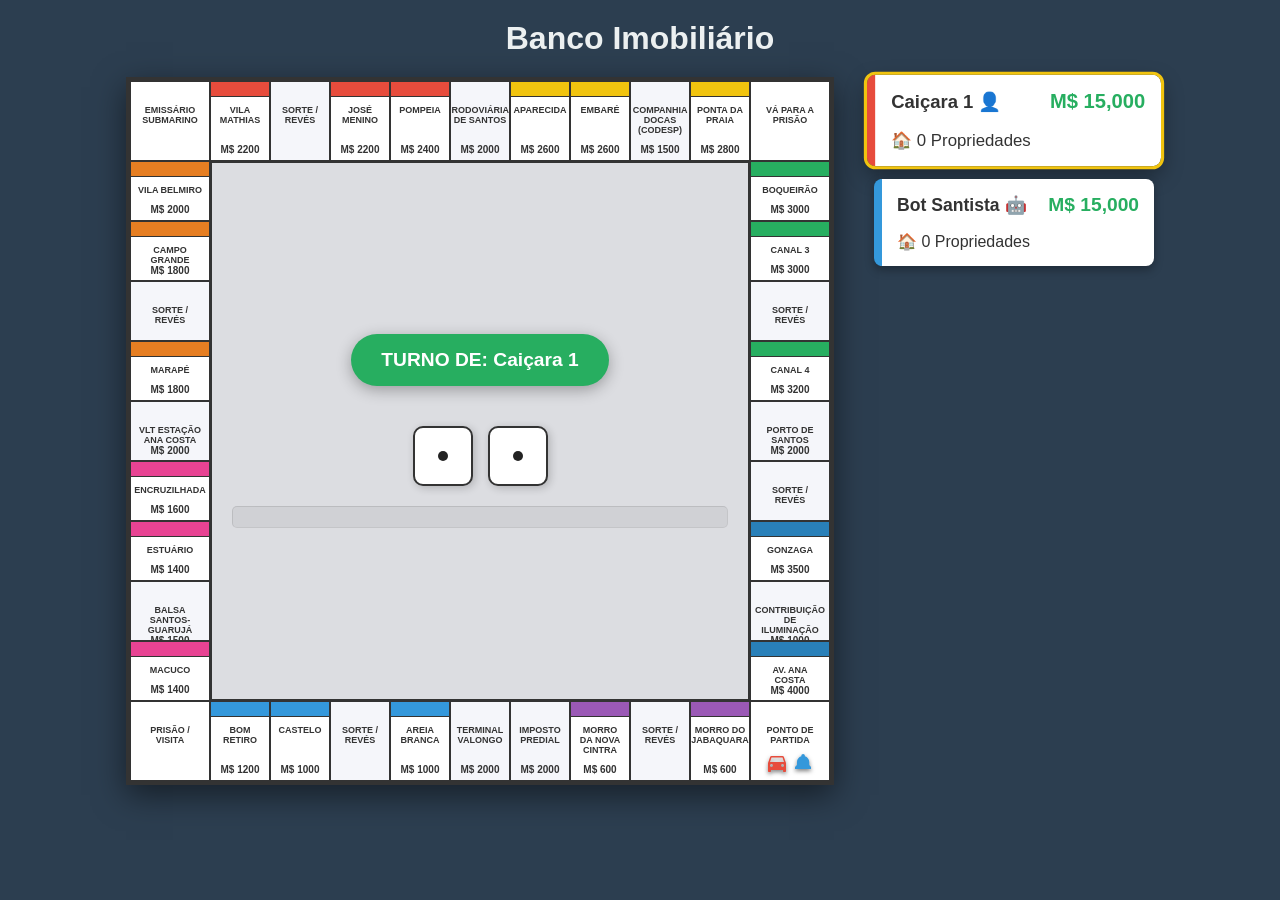
==== index.html @ bd9764fe "santos-imobiliario" ====
<!DOCTYPE html>
<html lang="pt-br">
<head>
    <meta charset="UTF-8">
    <meta name="viewport" content="width=device-width, initial-scale=1.0">
    <title>Banco Imobiliário Online</title>
    <link rel="stylesheet" href="style.css">
</head>
<body>
    <div id="game-container">
        <header>
            <h1>Banco Imobiliário</h1>
        </header>

        <main style="display: flex; gap: 40px; align-items: flex-start;">
            <div id="board" class="board">
                <!-- O tabuleiro será renderizado dinamicamente via JS -->
                <div class="board-center">
                    <button id="roll-button" class="action-button">ROLAR DADOS</button>
                    <div id="dice-area"></div>
                    <div id="card-display"></div>
                    <div id="game-log"></div>
                </div>
            </div>

            <aside id="player-panels">
                <!-- Painéis dos jogadores preenchidos via JS -->
            </aside>
        </main>

        <section id="ui-layer">
            <!-- Modais e notificações -->
        </section>
    </div>

    <script type="module" src="app.js"></script>
</body>
</html>
---- style.css ----
:root {
    --bg-color: #2c3e50;
    --text-color: #ecf0f1;
    --board-bg: #f5f6fa;
    --cell-border: #333;
    --board-width: 740px; /* 80*2 + 60*9 + borders? adjust if needed */
}

* {
    box-sizing: border-box;
    margin: 0;
    padding: 0;
}

body {
    font-family: 'Segoe UI', Tahoma, Geneva, Verdana, sans-serif;
    background-color: var(--bg-color);
    color: var(--text-color);
    display: flex;
    justify-content: center;
    padding: 20px;
}

#game-container {
    display: flex;
    flex-direction: column;
    align-items: center;
    gap: 20px;
}

.board {
    display: grid;
    /* 11 colunas: 80px nas pontas, 60px no meio */
    grid-template-columns: 80px repeat(9, 60px) 80px;
    /* 11 linhas: 80px nas pontas, 60px no meio */
    grid-template-rows: 80px repeat(9, 60px) 80px;
    background-color: var(--board-bg);
    border: 4px solid var(--cell-border);
    position: relative;
    box-shadow: 0 10px 30px rgba(0,0,0,0.5);
}

.board-center {
    grid-column: 2 / 11;
    grid-row: 2 / 11;
    display: flex;
    flex-direction: column;
    justify-content: center;
    align-items: center;
    padding: 20px;
    background-color: #dcdde1;
    border: 2px solid var(--cell-border);
}

/* Células base */
.cell {
    border: 1px solid var(--cell-border);
    display: flex;
    flex-direction: column;
    align-items: center;
    justify-content: space-between;
    padding: 5px;
    font-size: 10px;
    text-align: center;
    color: #333;
    overflow: hidden;
    position: relative;
}

/* Posicionamento automático via script será feito depois, 
   aqui definimos apenas estilos específicos */

.cell-property {
    background-color: #fff;
}

.cell-color-bar {
    width: 100%;
    height: 15px;
    border-bottom: 1px solid var(--cell-border);
    position: absolute;
    top: 0;
}

.cell-name {
    margin-top: 18px;
    font-weight: bold;
    text-transform: uppercase;
    font-size: 9px;
}

.cell-price {
    font-weight: bold;
    font-size: 10px;
}

/* Casas e Hotéis */
.houses-container {
    position: absolute;
    top: 2px;
    left: 0;
    width: 100%;
    display: flex;
    justify-content: center;
    gap: 2px;
    z-index: 5;
}

.house {
    width: 8px;
    height: 8px;
    background-color: #27ae60;
    border: 1px solid #1e8449;
    border-radius: 1px;
}

.hotel {
    width: 12px;
    height: 12px;
    background-color: #e74c3c;
    border: 1px solid #c0392b;
    border-radius: 1px;
}

/* Propriedade Hipotecada */
.cell.mortgaged {
    filter: grayscale(0.8);
    opacity: 0.8;
}

.mortgage-badge {
    position: absolute;
    top: 50%;
    left: 50%;
    transform: translate(-50%, -50%) rotate(-45deg);
    background: rgba(192, 57, 43, 0.9);
    color: white;
    font-weight: bold;
    padding: 2px 5px;
    font-size: 8px;
    border: 1px solid white;
    white-space: nowrap;
    z-index: 20;
    pointer-events: none;
}

/* Cantos */
.cell-start, .cell-jail, .cell-parking, .cell-go-jail {
    background-color: #fff;
    font-weight: bold;
}

/* Peças dos Jogadores */
.pieces-container {
    position: absolute;
    bottom: 5px;
    left: 0;
    width: 100%;
    display: flex;
    justify-content: center;
    flex-wrap: wrap;
    gap: 2px;
    pointer-events: none; /* Deixa cliques passarem para a célula */
    z-index: 10;
}

.player-piece {
    width: 24px;
    height: 24px;
    filter: drop-shadow(0 2px 2px rgba(0,0,0,0.5));
    transition: transform 0.3s ease-out;
}

.player-piece svg {
    display: block;
}

#player-panels {
    width: 280px;
    display: flex;
    flex-direction: column;
    gap: 15px;
}

.player-panel {
    background: #fff;
    padding: 15px;
    border-radius: 8px;
    box-shadow: 0 4px 10px rgba(0,0,0,0.3);
    color: #333;
    display: flex;
    flex-direction: column;
    gap: 8px;
    transition: transform 0.2s, box-shadow 0.2s;
    position: relative;
}

.player-panel.active {
    transform: scale(1.05);
    box-shadow: 0 8px 20px rgba(0,0,0,0.4);
    outline: 3px solid #f1c40f;
}

.player-panel.bankrupt {
    opacity: 0.6;
    filter: grayscale(1);
}

.player-info {
    display: flex;
    justify-content: space-between;
    align-items: center;
}

.player-name {
    font-weight: bold;
    font-size: 1.1em;
}

.player-money {
    color: #27ae60;
    font-weight: bold;
    font-size: 1.2em;
}

.status-tag {
    font-size: 10px;
    padding: 2px 6px;
    border-radius: 4px;
    text-transform: uppercase;
    font-weight: bold;
}

.status-tag.jail { background: #e67e22; color: white; }
.status-tag.bankrupt { background: #c0392b; color: white; }

/* Botão de Ação Central */
.action-button {
    background-color: #27ae60;
    color: white;
    border: none;
    padding: 15px 30px;
    border-radius: 50px;
    font-size: 1.2em;
    font-weight: bold;
    cursor: pointer;
    box-shadow: 0 4px 15px rgba(0,0,0,0.3);
    transition: transform 0.1s, background-color 0.2s;
    margin-bottom: 20px;
}

.action-button:hover {
    background-color: #2ecc71;
    transform: translateY(-2px);
}

.action-button:active {
    transform: translateY(1px);
}

.action-button:disabled {
    background-color: #95a5a6;
    cursor: not-allowed;
    transform: none;
}

/* Dados Visuais */
#dice-area {
    margin: 15px 0;
    height: 70px;
    display: flex;
    justify-content: center;
    align-items: center;
}

.dice-wrapper {
    display: flex;
    gap: 15px;
}

.dice-wrapper.rolling {
    animation: shake 0.1s infinite;
}

@keyframes shake {
    0% { transform: translate(1px, 1px) rotate(0deg); }
    50% { transform: translate(-1px, -1px) rotate(2deg); }
    100% { transform: translate(1px, 1px) rotate(0deg); }
}

.die {
    width: 60px;
    height: 60px;
    background: white;
    border-radius: 10px;
    border: 2px solid #333;
    display: grid;
    grid-template-columns: repeat(3, 1fr);
    grid-template-rows: repeat(3, 1fr);
    padding: 6px;
    gap: 4px;
    box-shadow: 2px 2px 8px rgba(0,0,0,0.2);
}

.dot {
    width: 10px;
    height: 10px;
    background: transparent;
    border-radius: 50%;
    margin: auto;
}

.dot.visible {
    background: #222;
}

/* Modais */
.modal-overlay {
    position: fixed;
    top: 0;
    left: 0;
    width: 100vw;
    height: 100vh;
    background: rgba(0,0,0,0.8);
    display: flex;
    justify-content: center;
    align-items: center;
    z-index: 1000;
}

.modal-content {
    background: white;
    padding: 30px;
    border-radius: 15px;
    max-width: 400px;
    text-align: center;
    color: #333;
    box-shadow: 0 10px 40px rgba(0,0,0,0.5);
    animation: modal-pop 0.3s cubic-bezier(0.18, 0.89, 0.32, 1.28);
}

@keyframes modal-pop {
    from { transform: scale(0.8); opacity: 0; }
    to { transform: scale(1); opacity: 1; }
}

.modal-content h3 {
    margin-bottom: 15px;
    font-size: 1.5em;
    color: var(--bg-color);
}

.modal-content p {
    font-size: 1.1em;
    margin-bottom: 25px;
    line-height: 1.5;
}

.modal-actions {
    display: flex;
    justify-content: center;
    gap: 20px;
}

.modal-btn {
    padding: 10px 30px;
    font-size: 1em;
    margin-bottom: 0;
}

.modal-btn.secondary {
    background-color: #7f8c8d;
}

.modal-btn.secondary:hover {
    background-color: #95a5a6;
}

/* Deed Modal (Título de Posse) */
.deed-modal {
    padding: 0;
    overflow: hidden;
    max-width: 320px;
}

.deed-card {
    border: 2px solid #333;
    margin: 15px;
    background: white;
    text-align: center;
}

.deed-header {
    padding: 10px;
    font-size: 10px;
    font-weight: bold;
    color: white;
    text-transform: uppercase;
    border-bottom: 2px solid #333;
    text-shadow: 1px 1px 1px rgba(0,0,0,0.5);
}

.deed-name {
    font-size: 1.4em;
    margin-top: 5px;
    background: white;
    color: #333;
    padding: 5px;
    border: 1px solid #333;
    text-shadow: none;
}

.deed-body {
    padding: 15px;
    font-size: 13px;
    color: #333;
    text-align: left;
}

.rent-row {
    display: flex;
    justify-content: space-between;
    margin-bottom: 4px;
}

.rent-row.hotel {
    font-weight: bold;
    color: #c0392b;
}

.deed-footer {
    font-size: 11px;
    text-align: center;
    margin-top: 10px;
    line-height: 1.4;
}

.deed-info {
    padding: 15px;
    background: #f5f6fa;
    border-top: 1px solid #ddd;
}

.cell {
    cursor: pointer;
    transition: background-color 0.2s;
}

.cell:hover {
    background-color: #f1f2f6;
}

/* Cartas Sorte ou Revés */
.card-modal {
    padding: 0;
    max-width: 320px;
}

.luck-card {
    margin: 15px;
    height: 200px;
    border-radius: 10px;
    padding: 20px;
    display: flex;
    flex-direction: column;
    justify-content: space-between;
    text-align: center;
    box-shadow: 0 4px 15px rgba(0,0,0,0.2);
    border: 3px solid white;
    outline: 2px solid #333;
}

.luck-card.luck {
    background: linear-gradient(135deg, #f1c40f, #e67e22);
    color: white;
}

.luck-card.bad-luck {
    background: linear-gradient(135deg, #e74c3c, #c0392b);
    color: white;
}

.card-title {
    font-size: 1.5em;
    font-weight: bold;
    text-shadow: 1px 1px 2px rgba(0,0,0,0.3);
}

.card-body p {
    font-size: 1.1em;
    margin-bottom: 10px;
    font-weight: 500;
}

.card-value {
    font-size: 1.4em;
    font-weight: bold;
    background: rgba(255,255,255,0.2);
    padding: 5px;
    border-radius: 5px;
}

.card-footer {
    font-size: 9px;
    letter-spacing: 2px;
    opacity: 0.8;
}

#game-log {
    width: 100%;
    max-height: 200px;
    overflow-y: auto;
    font-size: 12px;
    background: rgba(0,0,0,0.05);
    padding: 10px;
    border-radius: 5px;
    color: #2c3e50;
    border: 1px inset rgba(0,0,0,0.1);
}

.log-entry {
    margin-bottom: 4px;
    border-bottom: 1px solid rgba(0,0,0,0.05);
    padding-bottom: 2px;
}
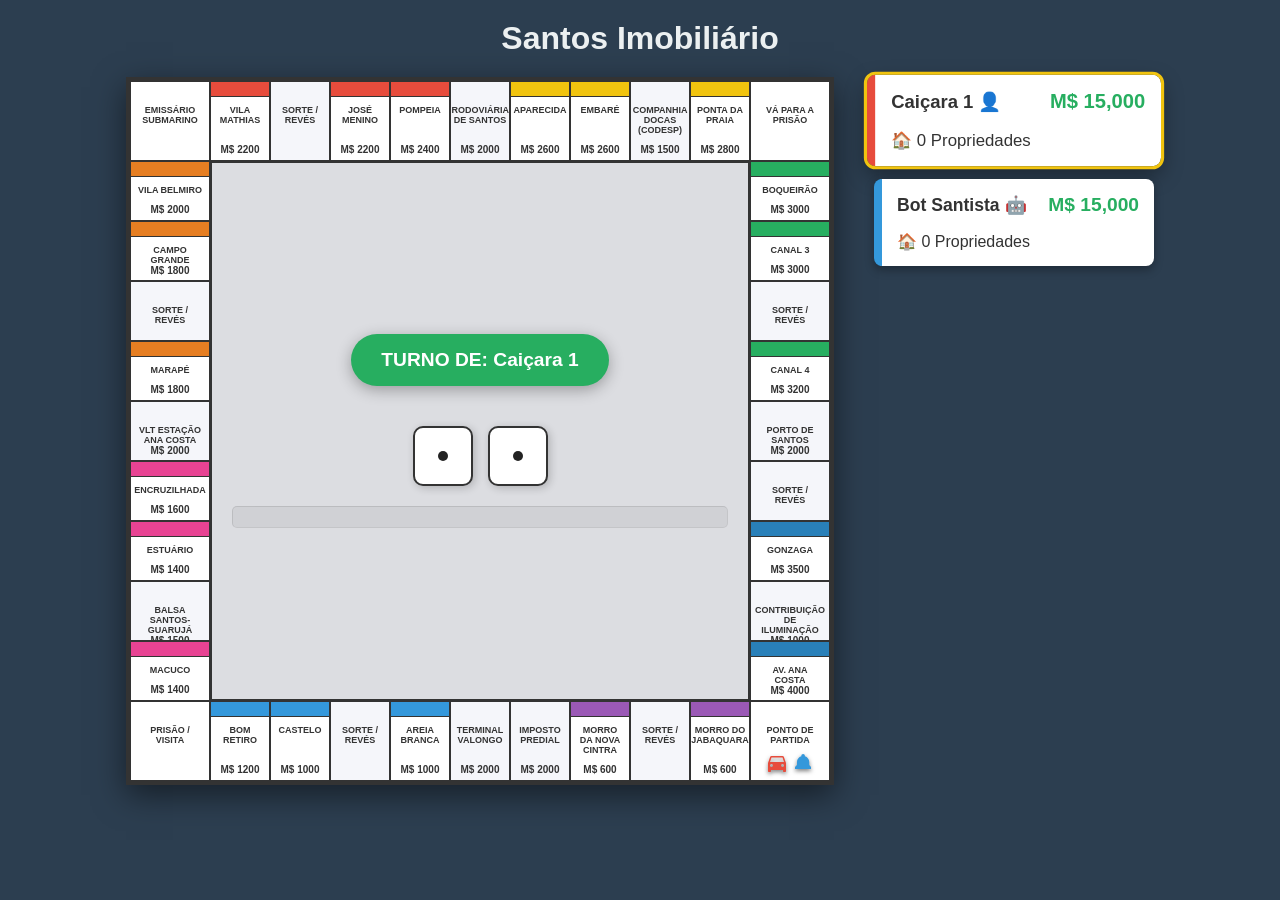
==== commit 1081bf8e: "melhorias" ====
--- a/index.html
+++ b/index.html
@@ -3,13 +3,13 @@
 <head>
     <meta charset="UTF-8">
     <meta name="viewport" content="width=device-width, initial-scale=1.0">
-    <title>Banco Imobiliário Online</title>
+    <title>Santos Imobiliário</title>
     <link rel="stylesheet" href="style.css">
 </head>
 <body>
     <div id="game-container">
         <header>
-            <h1>Banco Imobiliário</h1>
+            <h1>Santos Imobiliário</h1>
         </header>
 
         <main style="display: flex; gap: 40px; align-items: flex-start;">
--- a/style.css
+++ b/style.css
@@ -450,61 +450,110 @@
     background-color: #f1f2f6;
 }
 
-/* Cartas Sorte ou Revés */
-.card-modal {
+/* Animações de Cartas */
+.card-modal .modal-content {
+    background: transparent;
+    box-shadow: none;
     padding: 0;
-    max-width: 320px;
 }
 
 .luck-card {
     margin: 15px;
-    height: 200px;
-    border-radius: 10px;
-    padding: 20px;
+    height: 220px;
+    width: 300px;
+    border-radius: 15px;
+    padding: 25px;
     display: flex;
     flex-direction: column;
     justify-content: space-between;
     text-align: center;
-    box-shadow: 0 4px 15px rgba(0,0,0,0.2);
-    border: 3px solid white;
+    box-shadow: 0 10px 30px rgba(0,0,0,0.5);
+    border: 4px solid white;
     outline: 2px solid #333;
+    position: relative;
+    overflow: hidden;
+    backface-visibility: hidden;
+    animation: card-entrance 0.6s cubic-bezier(0.23, 1, 0.32, 1);
+}
+
+@keyframes card-entrance {
+    from { transform: scale(0) rotateY(180deg); opacity: 0; }
+    to { transform: scale(1) rotateY(0deg); opacity: 1; }
 }
 
 .luck-card.luck {
     background: linear-gradient(135deg, #f1c40f, #e67e22);
     color: white;
+    animation: card-entrance 0.6s ease-out, luck-glow 2s infinite alternate;
 }
 
 .luck-card.bad-luck {
-    background: linear-gradient(135deg, #e74c3c, #c0392b);
+    background: linear-gradient(135deg, #34495e, #2c3e50);
     color: white;
+    border-color: #e74c3c;
+    animation: card-entrance 0.6s ease-out, bad-luck-shake 0.5s ease-in-out infinite;
+}
+
+@keyframes luck-glow {
+    from { box-shadow: 0 0 20px rgba(241, 196, 15, 0.5); }
+    to { box-shadow: 0 0 40px rgba(241, 196, 15, 0.9), 0 0 60px rgba(230, 126, 34, 0.6); }
+}
+
+@keyframes bad-luck-shake {
+    0%, 100% { transform: translateX(0); }
+    25% { transform: translateX(-2px) rotate(-1deg); }
+    75% { transform: translateX(2px) rotate(1deg); }
 }
 
 .card-title {
-    font-size: 1.5em;
-    font-weight: bold;
-    text-shadow: 1px 1px 2px rgba(0,0,0,0.3);
+    font-size: 1.8em;
+    font-weight: 900;
+    text-transform: uppercase;
+    letter-spacing: 2px;
 }
 
 .card-body p {
-    font-size: 1.1em;
-    margin-bottom: 10px;
-    font-weight: 500;
-}
-
-.card-value {
-    font-size: 1.4em;
-    font-weight: bold;
-    background: rgba(255,255,255,0.2);
-    padding: 5px;
-    border-radius: 5px;
-}
-
-.card-footer {
-    font-size: 9px;
-    letter-spacing: 2px;
-    opacity: 0.8;
-}
+    font-size: 1.2em;
+    line-height: 1.4;
+    margin: 10px 0;
+    animation: text-fade-in 1s ease-out 0.5s both;
+}
+
+@keyframes text-fade-in {
+    from { opacity: 0; transform: translateY(10px); }
+    to { opacity: 1; transform: translateY(0); }
+}
+
+/* Partículas de Efeito */
+.particle {
+    position: absolute;
+    pointer-events: none;
+    z-index: -1;
+}
+
+.sparkle {
+    width: 10px; height: 10px;
+    background: white;
+    border-radius: 50%;
+    animation: sparkle-anim 1s infinite linear;
+}
+
+@keyframes sparkle-anim {
+    0% { transform: scale(0); opacity: 1; }
+    100% { transform: scale(2); opacity: 0; }
+}
+
+.rain-drop {
+    width: 2px; height: 15px;
+    background: rgba(255,255,255,0.3);
+    animation: rain-anim 0.5s infinite linear;
+}
+
+@keyframes rain-anim {
+    0% { transform: translateY(-20px); }
+    100% { transform: translateY(220px); }
+}
+
 
 #game-log {
     width: 100%;
@@ -524,3 +573,24 @@
     padding-bottom: 2px;
 }
 
+/* Animação de Dinheiro */
+.money-float {
+    position: fixed;
+    font-weight: bold;
+    font-size: 24px;
+    pointer-events: none;
+    z-index: 2000;
+    animation: money-float-up 1.5s ease-out forwards;
+    text-shadow: 2px 2px 4px rgba(0,0,0,0.5);
+}
+
+.money-float.gain { color: #2ecc71; }
+.money-float.loss { color: #e74c3c; }
+
+@keyframes money-float-up {
+    0% { transform: translateY(0); opacity: 0; }
+    20% { opacity: 1; }
+    100% { transform: translateY(-100px); opacity: 0; }
+}
+
+
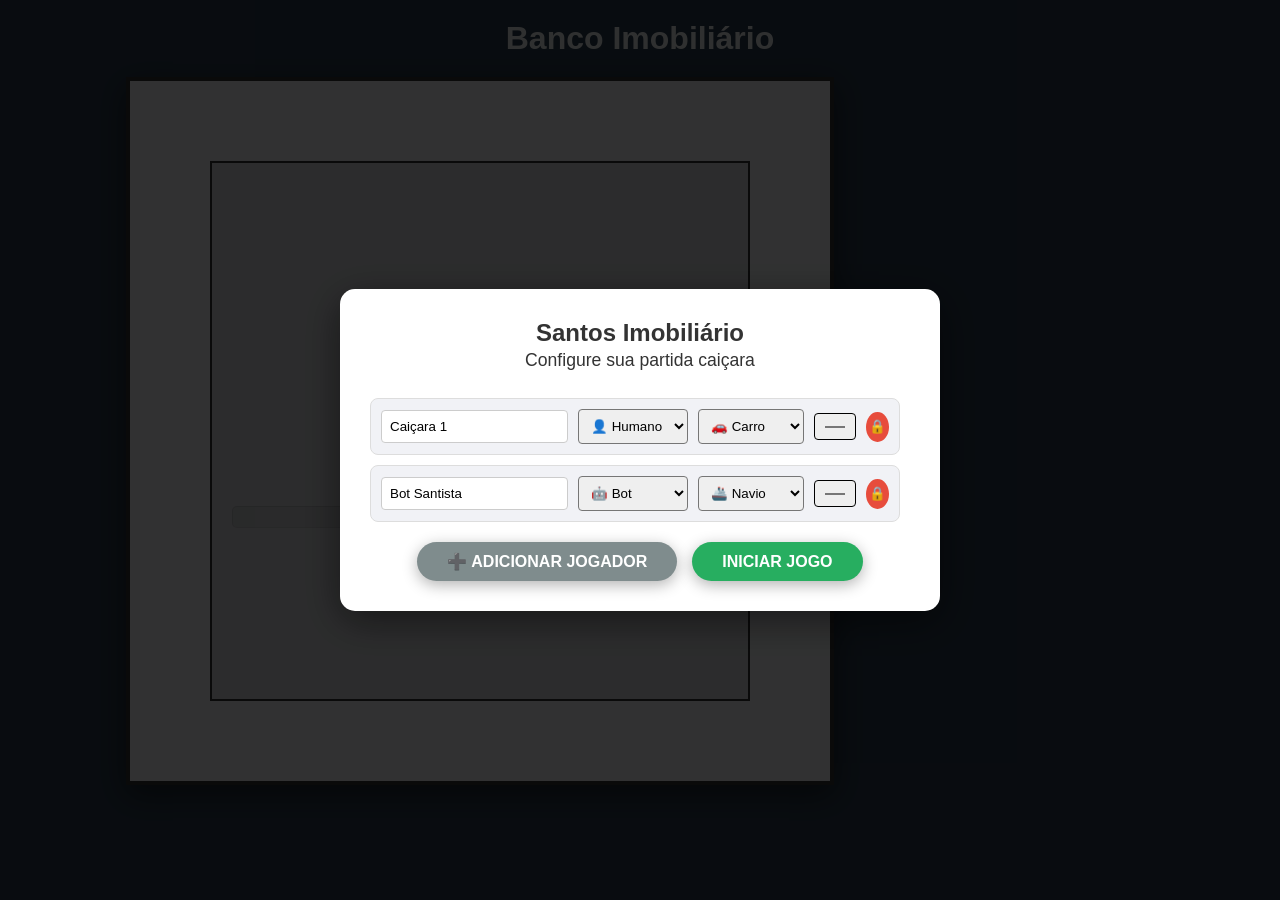
==== commit ce58e3bd: "add setup interface for player configuration and game initialization" ====
--- a/index.html
+++ b/index.html
@@ -8,8 +8,25 @@
 </head>
 <body>
     <div id="game-container">
+        <!-- Overlay de Setup Inicial -->
+        <div id="setup-overlay" class="modal-overlay">
+            <div class="modal-content setup-modal">
+                <h2>Santos Imobiliário</h2>
+                <p>Configure sua partida caiçara</p>
+
+                <div id="player-setup-list">
+                    <!-- Lista de jogadores para configurar -->
+                </div>
+
+                <div class="setup-actions">
+                    <button id="add-player-btn" class="action-button modal-btn secondary">➕ ADICIONAR JOGADOR</button>
+                    <button id="start-game-btn" class="action-button modal-btn">INICIAR JOGO</button>
+                </div>
+            </div>
+        </div>
+
         <header>
-            <h1>Santos Imobiliário</h1>
+            <h1>Banco Imobiliário</h1>
         </header>
 
         <main style="display: flex; gap: 40px; align-items: flex-start;">
--- a/style.css
+++ b/style.css
@@ -555,6 +555,61 @@
 }
 
 
+/* Setup Modal */
+.setup-modal {
+    max-width: 600px;
+    width: 90%;
+}
+
+#player-setup-list {
+    display: flex;
+    flex-direction: column;
+    gap: 10px;
+    margin: 20px 0;
+    max-height: 300px;
+    overflow-y: auto;
+    padding-right: 10px;
+}
+
+.player-setup-item {
+    display: flex;
+    align-items: center;
+    gap: 10px;
+    background: #f1f2f6;
+    padding: 10px;
+    border-radius: 8px;
+    border: 1px solid #ddd;
+}
+
+.player-setup-item input[type="text"] {
+    flex: 1;
+    padding: 8px;
+    border-radius: 4px;
+    border: 1px solid #ccc;
+}
+
+.player-setup-item select, .player-setup-item input[type="color"] {
+    padding: 8px;
+    border-radius: 4px;
+}
+
+.remove-player-btn {
+    background: #e74c3c;
+    color: white;
+    border: none;
+    width: 30px;
+    height: 30px;
+    border-radius: 50%;
+    cursor: pointer;
+    font-weight: bold;
+}
+
+.setup-actions {
+    display: flex;
+    justify-content: center;
+    gap: 15px;
+}
+
 #game-log {
     width: 100%;
     max-height: 200px;
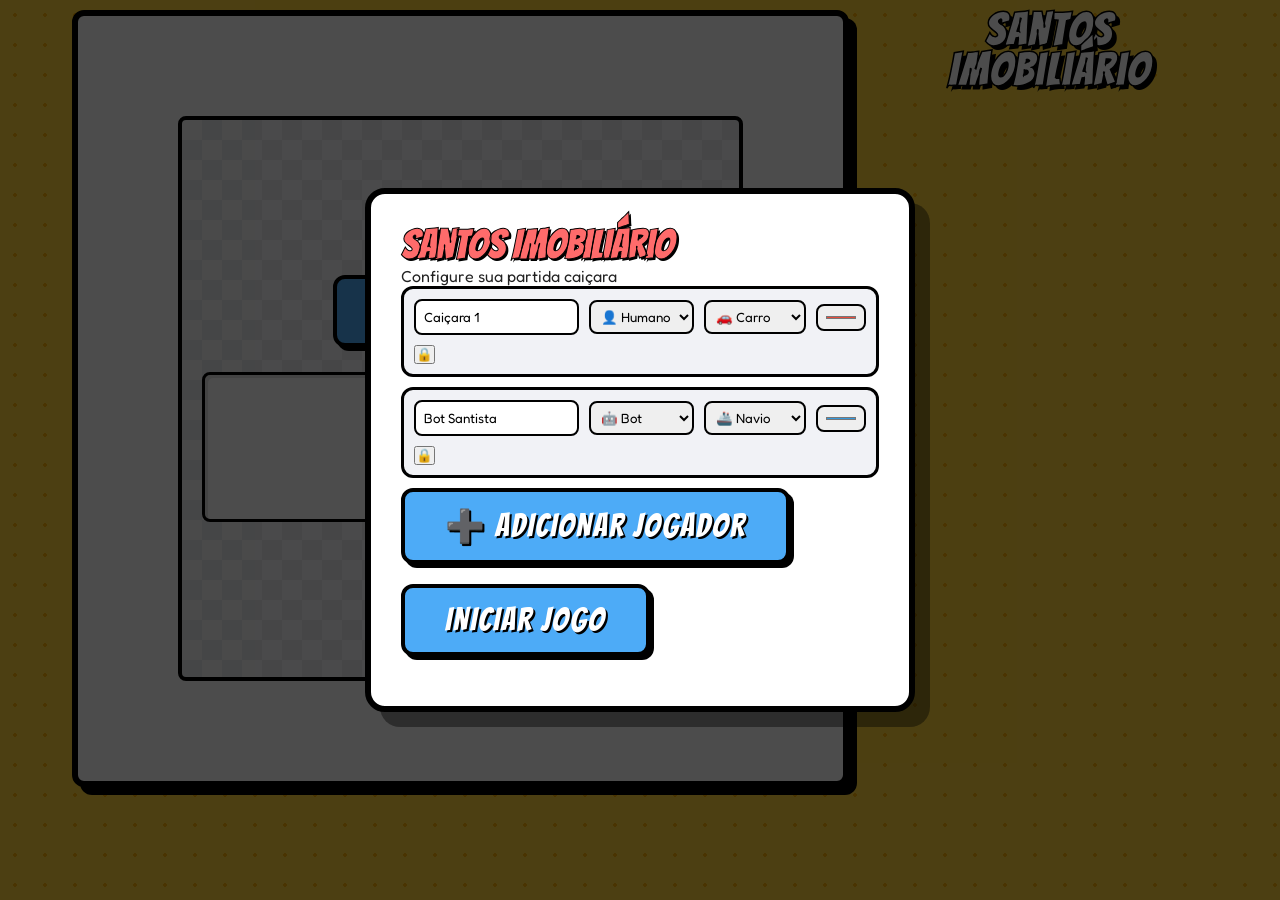
==== commit e704a8c6: "Nova versão cartoon style" ====
--- a/index.html
+++ b/index.html
@@ -4,6 +4,9 @@
     <meta charset="UTF-8">
     <meta name="viewport" content="width=device-width, initial-scale=1.0">
     <title>Santos Imobiliário</title>
+    <link rel="preconnect" href="https://fonts.googleapis.com">
+    <link rel="preconnect" href="https://fonts.gstatic.com" crossorigin>
+    <link href="https://fonts.googleapis.com/css2?family=Fredoka+One&family=Bangers&display=swap" rel="stylesheet">
     <link rel="stylesheet" href="style.css">
 </head>
 <body>
@@ -25,11 +28,7 @@
             </div>
         </div>
 
-        <header>
-            <h1>Banco Imobiliário</h1>
-        </header>
-
-        <main style="display: flex; gap: 40px; align-items: flex-start;">
+        <main style="display: flex; gap: 40px; align-items: flex-start; justify-content: center;">
             <div id="board" class="board">
                 <!-- O tabuleiro será renderizado dinamicamente via JS -->
                 <div class="board-center">
@@ -40,8 +39,13 @@
                 </div>
             </div>
 
-            <aside id="player-panels">
-                <!-- Painéis dos jogadores preenchidos via JS -->
+            <aside style="width: 320px; display: flex; flex-direction: column; gap: 20px;">
+                <header>
+                    <h1 style="font-size: 2.8rem; line-height: 0.9; text-align: center; margin-bottom: 10px;">Santos Imobiliário</h1>
+                </header>
+                <div id="player-panels">
+                    <!-- Painéis dos jogadores preenchidos via JS -->
+                </div>
             </aside>
         </main>
 
--- a/style.css
+++ b/style.css
@@ -1,9 +1,15 @@
 :root {
-    --bg-color: #2c3e50;
-    --text-color: #ecf0f1;
-    --board-bg: #f5f6fa;
-    --cell-border: #333;
-    --board-width: 740px; /* 80*2 + 60*9 + borders? adjust if needed */
+    --bg-color: #ffd43b; /* Amarelo vibrante */
+    --text-color: #222;
+    --board-bg: #fff;
+    --cell-border: #000;
+    --accent-color: #ff6b6b; /* Vermelho cartoon */
+    --primary-color: #4dabf7; /* Azul cartoon */
+    --secondary-color: #51cf66; /* Verde cartoon */
+    --shadow-solid: 4px 4px 0px #000;
+    --shadow-solid-large: 8px 8px 0px #000;
+    --font-main: 'Fredoka One', cursive;
+    --font-heading: 'Bangers', cursive;
 }
 
 * {
@@ -13,31 +19,46 @@
 }
 
 body {
-    font-family: 'Segoe UI', Tahoma, Geneva, Verdana, sans-serif;
+    font-family: var(--font-main);
     background-color: var(--bg-color);
+    background-image: radial-gradient(#fab005 2px, transparent 2px);
+    background-size: 30px 30px;
     color: var(--text-color);
     display: flex;
     justify-content: center;
-    padding: 20px;
+    padding: 10px 20px; /* Reduzi bastante o padding do topo */
+    min-height: 100vh;
+}
+
+h1 {
+    font-family: var(--font-heading);
+    font-size: 2.5rem; /* Ajuste leve para caber melhor na lateral */
+    color: #fff;
+    text-shadow: 4px 4px 0px #000;
+    letter-spacing: 2px;
+    margin-bottom: 5px;
+    -webkit-text-stroke: 1.5px #000;
 }
 
 #game-container {
     display: flex;
     flex-direction: column;
     align-items: center;
-    gap: 20px;
-}
-
+    justify-content: flex-start; /* Alinhado ao topo */
+    width: 100%;
+    margin-top: 0;
+}
+
+/* Tabuleiro Cartoon */
 .board {
     display: grid;
-    /* 11 colunas: 80px nas pontas, 60px no meio */
-    grid-template-columns: 80px repeat(9, 60px) 80px;
-    /* 11 linhas: 80px nas pontas, 60px no meio */
-    grid-template-rows: 80px repeat(9, 60px) 80px;
+    grid-template-columns: 90px repeat(9, 65px) 90px;
+    grid-template-rows: 90px repeat(9, 65px) 90px;
     background-color: var(--board-bg);
-    border: 4px solid var(--cell-border);
+    border: 6px solid #000;
     position: relative;
-    box-shadow: 0 10px 30px rgba(0,0,0,0.5);
+    box-shadow: var(--shadow-solid-large);
+    border-radius: 12px;
 }
 
 .board-center {
@@ -48,27 +69,37 @@
     justify-content: center;
     align-items: center;
     padding: 20px;
-    background-color: #dcdde1;
-    border: 2px solid var(--cell-border);
-}
-
-/* Células base */
+    background-color: #f8f9fa;
+    border: 4px solid #000;
+    margin: 10px;
+    border-radius: 8px;
+    background-image: linear-gradient(45deg, #e9ecef 25%, transparent 25%, transparent 75%, #e9ecef 75%, #e9ecef), 
+                      linear-gradient(45deg, #e9ecef 25%, transparent 25%, transparent 75%, #e9ecef 75%, #e9ecef);
+    background-size: 40px 40px;
+    background-position: 0 0, 20px 20px;
+}
+
+/* Células Cartoon */
 .cell {
-    border: 1px solid var(--cell-border);
+    border: 2px solid #000;
     display: flex;
     flex-direction: column;
     align-items: center;
     justify-content: space-between;
-    padding: 5px;
-    font-size: 10px;
+    padding: 6px 4px;
+    font-size: 11px;
     text-align: center;
-    color: #333;
-    overflow: hidden;
+    color: #000;
     position: relative;
-}
-
-/* Posicionamento automático via script será feito depois, 
-   aqui definimos apenas estilos específicos */
+    background: #fff;
+    transition: transform 0.1s;
+}
+
+.cell:hover {
+    z-index: 50;
+    background-color: #fff9db;
+    transform: scale(1.05);
+}
 
 .cell-property {
     background-color: #fff;
@@ -76,464 +107,307 @@
 
 .cell-color-bar {
     width: 100%;
-    height: 15px;
-    border-bottom: 1px solid var(--cell-border);
+    height: 18px;
+    border-bottom: 3px solid #000;
     position: absolute;
     top: 0;
 }
 
 .cell-name {
-    margin-top: 18px;
+    margin-top: 20px;
     font-weight: bold;
     text-transform: uppercase;
-    font-size: 9px;
+    line-height: 1;
+    font-size: 10px;
+    display: -webkit-box;
+    -webkit-line-clamp: 2;
+    -webkit-box-orient: vertical;
+    overflow: hidden;
+    word-break: break-word;
 }
 
 .cell-price {
     font-weight: bold;
-    font-size: 10px;
-}
-
-/* Casas e Hotéis */
+    font-size: 11px;
+    background: #000;
+    color: #fff;
+    padding: 1px 4px;
+    border-radius: 4px;
+    margin-top: auto;
+}
+
+/* Casas e Hotéis com estilo 3D Cartoon */
 .houses-container {
     position: absolute;
-    top: 2px;
+    top: 4px;
     left: 0;
     width: 100%;
     display: flex;
     justify-content: center;
-    gap: 2px;
+    gap: 3px;
     z-index: 5;
 }
 
 .house {
-    width: 8px;
-    height: 8px;
-    background-color: #27ae60;
-    border: 1px solid #1e8449;
-    border-radius: 1px;
-}
-
-.hotel {
     width: 12px;
     height: 12px;
-    background-color: #e74c3c;
-    border: 1px solid #c0392b;
-    border-radius: 1px;
-}
-
-/* Propriedade Hipotecada */
-.cell.mortgaged {
-    filter: grayscale(0.8);
-    opacity: 0.8;
-}
-
-.mortgage-badge {
-    position: absolute;
-    top: 50%;
-    left: 50%;
-    transform: translate(-50%, -50%) rotate(-45deg);
-    background: rgba(192, 57, 43, 0.9);
+    background-color: #51cf66;
+    border: 2px solid #000;
+    border-radius: 3px;
+    box-shadow: 2px 2px 0px rgba(0,0,0,0.3);
+}
+
+.hotel {
+    width: 18px;
+    height: 18px;
+    background-color: #ff6b6b;
+    border: 2px solid #000;
+    border-radius: 3px;
+    box-shadow: 2px 2px 0px rgba(0,0,0,0.3);
+}
+
+/* Peças Cartoon */
+.player-piece {
+    width: 32px;
+    height: 32px;
+    filter: drop-shadow(3px 3px 0px #000);
+    transition: transform 0.4s cubic-bezier(0.175, 0.885, 0.32, 1.275);
+}
+
+/* Botão de Ação Estilo HQ */
+.action-button {
+    background-color: var(--primary-color);
     color: white;
-    font-weight: bold;
-    padding: 2px 5px;
-    font-size: 8px;
-    border: 1px solid white;
-    white-space: nowrap;
-    z-index: 20;
-    pointer-events: none;
-}
-
-/* Cantos */
-.cell-start, .cell-jail, .cell-parking, .cell-go-jail {
-    background-color: #fff;
-    font-weight: bold;
-}
-
-/* Peças dos Jogadores */
-.pieces-container {
-    position: absolute;
-    bottom: 5px;
-    left: 0;
-    width: 100%;
-    display: flex;
-    justify-content: center;
-    flex-wrap: wrap;
-    gap: 2px;
-    pointer-events: none; /* Deixa cliques passarem para a célula */
-    z-index: 10;
-}
-
-.player-piece {
-    width: 24px;
-    height: 24px;
-    filter: drop-shadow(0 2px 2px rgba(0,0,0,0.5));
-    transition: transform 0.3s ease-out;
-}
-
-.player-piece svg {
-    display: block;
-}
-
-#player-panels {
-    width: 280px;
-    display: flex;
-    flex-direction: column;
-    gap: 15px;
-}
-
+    border: 4px solid #000;
+    padding: 15px 40px;
+    border-radius: 12px;
+    font-family: var(--font-heading);
+    font-size: 2rem;
+    letter-spacing: 2px;
+    cursor: pointer;
+    box-shadow: var(--shadow-solid);
+    transition: transform 0.1s, box-shadow 0.1s;
+    margin-bottom: 20px;
+    text-shadow: 2px 2px 0px #000;
+}
+
+.action-button:hover {
+    transform: translate(-2px, -2px);
+    box-shadow: 6px 6px 0px #000;
+    background-color: #74c0fc;
+}
+
+.action-button:active {
+    transform: translate(2px, 2px);
+    box-shadow: 0px 0px 0px #000;
+}
+
+.action-button:disabled {
+    background-color: #adb5bd;
+    box-shadow: 2px 2px 0px #000;
+    transform: none;
+    cursor: not-allowed;
+    filter: grayscale(1);
+}
+
+/* Painéis de Jogadores */
 .player-panel {
     background: #fff;
     padding: 15px;
-    border-radius: 8px;
-    box-shadow: 0 4px 10px rgba(0,0,0,0.3);
-    color: #333;
-    display: flex;
-    flex-direction: column;
-    gap: 8px;
-    transition: transform 0.2s, box-shadow 0.2s;
-    position: relative;
+    border: 4px solid #000;
+    border-radius: 12px;
+    box-shadow: var(--shadow-solid);
+    margin-bottom: 15px;
 }
 
 .player-panel.active {
-    transform: scale(1.05);
-    box-shadow: 0 8px 20px rgba(0,0,0,0.4);
-    outline: 3px solid #f1c40f;
-}
-
-.player-panel.bankrupt {
-    opacity: 0.6;
-    filter: grayscale(1);
-}
-
-.player-info {
-    display: flex;
-    justify-content: space-between;
-    align-items: center;
-}
-
-.player-name {
-    font-weight: bold;
-    font-size: 1.1em;
+    background-color: #fff9db;
+    transform: scale(1.05) rotate(-1deg);
+    border-color: var(--accent-color);
 }
 
 .player-money {
-    color: #27ae60;
-    font-weight: bold;
-    font-size: 1.2em;
-}
-
-.status-tag {
-    font-size: 10px;
-    padding: 2px 6px;
-    border-radius: 4px;
-    text-transform: uppercase;
-    font-weight: bold;
-}
-
-.status-tag.jail { background: #e67e22; color: white; }
-.status-tag.bankrupt { background: #c0392b; color: white; }
-
-/* Botão de Ação Central */
-.action-button {
-    background-color: #27ae60;
-    color: white;
-    border: none;
-    padding: 15px 30px;
-    border-radius: 50px;
-    font-size: 1.2em;
-    font-weight: bold;
-    cursor: pointer;
-    box-shadow: 0 4px 15px rgba(0,0,0,0.3);
-    transition: transform 0.1s, background-color 0.2s;
-    margin-bottom: 20px;
-}
-
-.action-button:hover {
-    background-color: #2ecc71;
-    transform: translateY(-2px);
-}
-
-.action-button:active {
-    transform: translateY(1px);
-}
-
-.action-button:disabled {
-    background-color: #95a5a6;
-    cursor: not-allowed;
-    transform: none;
-}
-
-/* Dados Visuais */
-#dice-area {
-    margin: 15px 0;
-    height: 70px;
-    display: flex;
-    justify-content: center;
-    align-items: center;
-}
-
-.dice-wrapper {
-    display: flex;
-    gap: 15px;
-}
-
-.dice-wrapper.rolling {
-    animation: shake 0.1s infinite;
-}
-
-@keyframes shake {
-    0% { transform: translate(1px, 1px) rotate(0deg); }
-    50% { transform: translate(-1px, -1px) rotate(2deg); }
-    100% { transform: translate(1px, 1px) rotate(0deg); }
-}
-
+    color: #2b8a3e;
+    font-size: 1.5rem;
+    font-family: var(--font-heading);
+}
+
+/* Dados Cartoon */
 .die {
-    width: 60px;
-    height: 60px;
+    width: 65px;
+    height: 65px;
     background: white;
-    border-radius: 10px;
-    border: 2px solid #333;
+    border-radius: 12px;
+    border: 4px solid #000;
+    box-shadow: 4px 4px 0px rgba(0,0,0,0.2);
     display: grid;
     grid-template-columns: repeat(3, 1fr);
     grid-template-rows: repeat(3, 1fr);
-    padding: 6px;
+    padding: 8px;
     gap: 4px;
-    box-shadow: 2px 2px 8px rgba(0,0,0,0.2);
 }
 
 .dot {
-    width: 10px;
-    height: 10px;
+    width: 12px;
+    height: 12px;
     background: transparent;
     border-radius: 50%;
     margin: auto;
 }
 
 .dot.visible {
-    background: #222;
-}
-
-/* Modais */
+    background: #000;
+    box-shadow: 1px 1px 0px rgba(255,255,255,0.5);
+}
+
+/* Modais HQ */
 .modal-overlay {
     position: fixed;
     top: 0;
     left: 0;
-    width: 100vw;
-    height: 100vh;
-    background: rgba(0,0,0,0.8);
+    width: 100%;
+    height: 100%;
+    background: rgba(0,0,0,0.7);
     display: flex;
     justify-content: center;
     align-items: center;
-    z-index: 1000;
+    z-index: 10000;
 }
 
 .modal-content {
-    background: white;
+    background: #fff;
+    border: 6px solid #000;
+    border-radius: 20px;
+    box-shadow: 15px 15px 0px rgba(0,0,0,0.4);
+    max-width: 90vw;
+    max-height: 90vh;
+    overflow-y: auto;
     padding: 30px;
-    border-radius: 15px;
-    max-width: 400px;
-    text-align: center;
-    color: #333;
-    box-shadow: 0 10px 40px rgba(0,0,0,0.5);
-    animation: modal-pop 0.3s cubic-bezier(0.18, 0.89, 0.32, 1.28);
-}
-
-@keyframes modal-pop {
-    from { transform: scale(0.8); opacity: 0; }
-    to { transform: scale(1); opacity: 1; }
-}
-
-.modal-content h3 {
-    margin-bottom: 15px;
-    font-size: 1.5em;
-    color: var(--bg-color);
-}
-
-.modal-content p {
-    font-size: 1.1em;
-    margin-bottom: 25px;
-    line-height: 1.5;
-}
-
-.modal-actions {
-    display: flex;
-    justify-content: center;
-    gap: 20px;
-}
-
-.modal-btn {
-    padding: 10px 30px;
-    font-size: 1em;
-    margin-bottom: 0;
-}
-
-.modal-btn.secondary {
-    background-color: #7f8c8d;
-}
-
-.modal-btn.secondary:hover {
-    background-color: #95a5a6;
-}
-
-/* Deed Modal (Título de Posse) */
-.deed-modal {
-    padding: 0;
+}
+
+/* Setup Modal */
+.setup-modal {
+    max-width: 550px;
+    width: 95%;
+}
+
+.player-setup-item {
+    display: flex;
+    flex-wrap: wrap;
+    gap: 10px;
+    background: #f1f2f6;
+    padding: 10px;
+    border-radius: 12px;
+    border: 3px solid #000;
+    margin-bottom: 10px;
+    align-items: center;
+}
+
+.player-setup-item input[type="text"] {
+    flex: 1;
+    min-width: 150px;
+    font-family: var(--font-main);
+    padding: 8px;
+    border: 2px solid #000;
+    border-radius: 8px;
+}
+
+.player-setup-item select, 
+.player-setup-item input[type="color"] {
+    padding: 6px;
+    border: 2px solid #000;
+    border-radius: 8px;
+    font-family: var(--font-main);
+}
+
+.modal-content h2, .modal-content h3 {
+    font-family: var(--font-heading);
+    font-size: 2.5rem;
+    color: var(--accent-color);
+    text-shadow: 2px 2px 0px #000;
+    -webkit-text-stroke: 1px #000;
+}
+
+/* Log de Jogo */
+#game-log {
+    background: #fff;
+    border: 3px solid #000;
+    border-radius: 8px;
+    padding: 15px;
+    box-shadow: inset 3px 3px 0px rgba(0,0,0,0.1);
+    font-family: 'Fredoka One', cursive;
+    height: 150px; /* Altura fixa para evitar pulos no layout */
+    width: 100%;
+    overflow-y: auto;
+    margin-top: 5px; /* Espaço entre os dados e o log */
+}
+
+/* Animações */
+@keyframes shake {
+    0%, 100% { transform: rotate(0deg); }
+    25% { transform: rotate(5deg) scale(1.1); }
+    75% { transform: rotate(-5deg) scale(1.1); }
+}
+
+.dice-wrapper.rolling .die {
+    animation: shake 0.15s infinite;
+}
+
+/* Título de Posse HQ */
+.deed-card {
+    border: 4px solid #000;
+    border-radius: 8px;
+    box-shadow: 6px 6px 0px #000;
     overflow: hidden;
-    max-width: 320px;
-}
-
-.deed-card {
-    border: 2px solid #333;
-    margin: 15px;
-    background: white;
-    text-align: center;
 }
 
 .deed-header {
-    padding: 10px;
-    font-size: 10px;
-    font-weight: bold;
-    color: white;
-    text-transform: uppercase;
-    border-bottom: 2px solid #333;
-    text-shadow: 1px 1px 1px rgba(0,0,0,0.5);
+    border-bottom: 4px solid #000;
+    padding: 15px;
+    font-family: var(--font-heading);
+    font-size: 1.2rem;
 }
 
 .deed-name {
-    font-size: 1.4em;
-    margin-top: 5px;
-    background: white;
-    color: #333;
-    padding: 5px;
-    border: 1px solid #333;
-    text-shadow: none;
-}
-
-.deed-body {
-    padding: 15px;
-    font-size: 13px;
-    color: #333;
-    text-align: left;
-}
-
-.rent-row {
-    display: flex;
-    justify-content: space-between;
-    margin-bottom: 4px;
-}
-
-.rent-row.hotel {
-    font-weight: bold;
-    color: #c0392b;
-}
-
-.deed-footer {
-    font-size: 11px;
-    text-align: center;
-    margin-top: 10px;
-    line-height: 1.4;
-}
-
-.deed-info {
-    padding: 15px;
-    background: #f5f6fa;
-    border-top: 1px solid #ddd;
-}
-
-.cell {
-    cursor: pointer;
-    transition: background-color 0.2s;
-}
-
-.cell:hover {
-    background-color: #f1f2f6;
-}
-
-/* Animações de Cartas */
-.card-modal .modal-content {
-    background: transparent;
-    box-shadow: none;
-    padding: 0;
-}
-
-.luck-card {
-    margin: 15px;
-    height: 220px;
-    width: 300px;
-    border-radius: 15px;
-    padding: 25px;
-    display: flex;
-    flex-direction: column;
-    justify-content: space-between;
-    text-align: center;
-    box-shadow: 0 10px 30px rgba(0,0,0,0.5);
-    border: 4px solid white;
-    outline: 2px solid #333;
-    position: relative;
-    overflow: hidden;
-    backface-visibility: hidden;
-    animation: card-entrance 0.6s cubic-bezier(0.23, 1, 0.32, 1);
-}
-
-@keyframes card-entrance {
-    from { transform: scale(0) rotateY(180deg); opacity: 0; }
-    to { transform: scale(1) rotateY(0deg); opacity: 1; }
-}
-
-.luck-card.luck {
-    background: linear-gradient(135deg, #f1c40f, #e67e22);
-    color: white;
-    animation: card-entrance 0.6s ease-out, luck-glow 2s infinite alternate;
-}
-
-.luck-card.bad-luck {
-    background: linear-gradient(135deg, #34495e, #2c3e50);
-    color: white;
-    border-color: #e74c3c;
-    animation: card-entrance 0.6s ease-out, bad-luck-shake 0.5s ease-in-out infinite;
-}
-
-@keyframes luck-glow {
-    from { box-shadow: 0 0 20px rgba(241, 196, 15, 0.5); }
-    to { box-shadow: 0 0 40px rgba(241, 196, 15, 0.9), 0 0 60px rgba(230, 126, 34, 0.6); }
-}
-
-@keyframes bad-luck-shake {
-    0%, 100% { transform: translateX(0); }
-    25% { transform: translateX(-2px) rotate(-1deg); }
-    75% { transform: translateX(2px) rotate(1deg); }
-}
-
-.card-title {
-    font-size: 1.8em;
-    font-weight: 900;
-    text-transform: uppercase;
-    letter-spacing: 2px;
-}
-
-.card-body p {
-    font-size: 1.2em;
-    line-height: 1.4;
-    margin: 10px 0;
-    animation: text-fade-in 1s ease-out 0.5s both;
-}
-
-@keyframes text-fade-in {
-    from { opacity: 0; transform: translateY(10px); }
-    to { opacity: 1; transform: translateY(0); }
-}
-
-/* Partículas de Efeito */
+    border: 3px solid #000;
+    border-radius: 4px;
+    box-shadow: 2px 2px 0px #000;
+    margin: 10px;
+    padding: 8px;
+}
+
+/* Animação de Dinheiro HQ */
+.money-float {
+    position: fixed;
+    font-family: var(--font-heading);
+    font-size: 48px;
+    pointer-events: none;
+    z-index: 20000;
+    -webkit-text-stroke: 2px #000;
+    filter: drop-shadow(4px 4px 0px #000);
+    animation: money-float-up 1.5s cubic-bezier(0.18, 0.89, 0.32, 1.275) forwards;
+}
+
+.money-float.gain { color: #51cf66; }
+.money-float.loss { color: #ff6b6b; }
+
+@keyframes money-float-up {
+    0% { transform: translateY(0) scale(0.5); opacity: 0; }
+    20% { opacity: 1; transform: translateY(-20px) scale(1.2); }
+    100% { transform: translateY(-150px) scale(1); opacity: 0; }
+}
+
+/* Partículas para Cartas de Sorte */
 .particle {
     position: absolute;
     pointer-events: none;
-    z-index: -1;
+    z-index: 5;
 }
 
 .sparkle {
-    width: 10px; height: 10px;
-    background: white;
+    width: 12px; height: 12px;
+    background: #ffd43b;
+    border: 2px solid #000;
     border-radius: 50%;
     animation: sparkle-anim 1s infinite linear;
 }
@@ -544,8 +418,9 @@
 }
 
 .rain-drop {
-    width: 2px; height: 15px;
-    background: rgba(255,255,255,0.3);
+    width: 4px; height: 20px;
+    background: #4dabf7;
+    border: 1px solid #000;
     animation: rain-anim 0.5s infinite linear;
 }
 
@@ -554,98 +429,15 @@
     100% { transform: translateY(220px); }
 }
 
-
-/* Setup Modal */
-.setup-modal {
-    max-width: 600px;
-    width: 90%;
-}
-
-#player-setup-list {
-    display: flex;
-    flex-direction: column;
-    gap: 10px;
-    margin: 20px 0;
-    max-height: 300px;
-    overflow-y: auto;
-    padding-right: 10px;
-}
-
-.player-setup-item {
-    display: flex;
-    align-items: center;
-    gap: 10px;
-    background: #f1f2f6;
-    padding: 10px;
-    border-radius: 8px;
-    border: 1px solid #ddd;
-}
-
-.player-setup-item input[type="text"] {
-    flex: 1;
-    padding: 8px;
-    border-radius: 4px;
-    border: 1px solid #ccc;
-}
-
-.player-setup-item select, .player-setup-item input[type="color"] {
-    padding: 8px;
-    border-radius: 4px;
-}
-
-.remove-player-btn {
-    background: #e74c3c;
-    color: white;
-    border: none;
-    width: 30px;
-    height: 30px;
-    border-radius: 50%;
-    cursor: pointer;
-    font-weight: bold;
-}
-
-.setup-actions {
-    display: flex;
-    justify-content: center;
-    gap: 15px;
-}
-
-#game-log {
-    width: 100%;
-    max-height: 200px;
-    overflow-y: auto;
-    font-size: 12px;
-    background: rgba(0,0,0,0.05);
-    padding: 10px;
-    border-radius: 5px;
-    color: #2c3e50;
-    border: 1px inset rgba(0,0,0,0.1);
-}
-
-.log-entry {
-    margin-bottom: 4px;
-    border-bottom: 1px solid rgba(0,0,0,0.05);
-    padding-bottom: 2px;
-}
-
-/* Animação de Dinheiro */
-.money-float {
-    position: fixed;
-    font-weight: bold;
-    font-size: 24px;
-    pointer-events: none;
-    z-index: 2000;
-    animation: money-float-up 1.5s ease-out forwards;
-    text-shadow: 2px 2px 4px rgba(0,0,0,0.5);
-}
-
-.money-float.gain { color: #2ecc71; }
-.money-float.loss { color: #e74c3c; }
-
-@keyframes money-float-up {
-    0% { transform: translateY(0); opacity: 0; }
-    20% { opacity: 1; }
-    100% { transform: translateY(-100px); opacity: 0; }
-}
-
-
+/* Responsividade Mobile */
+@media (max-width: 1000px) {
+    main {
+        flex-direction: column;
+        align-items: center;
+    }
+    
+    .board {
+        transform: scale(0.8);
+        margin: -50px 0;
+    }
+}
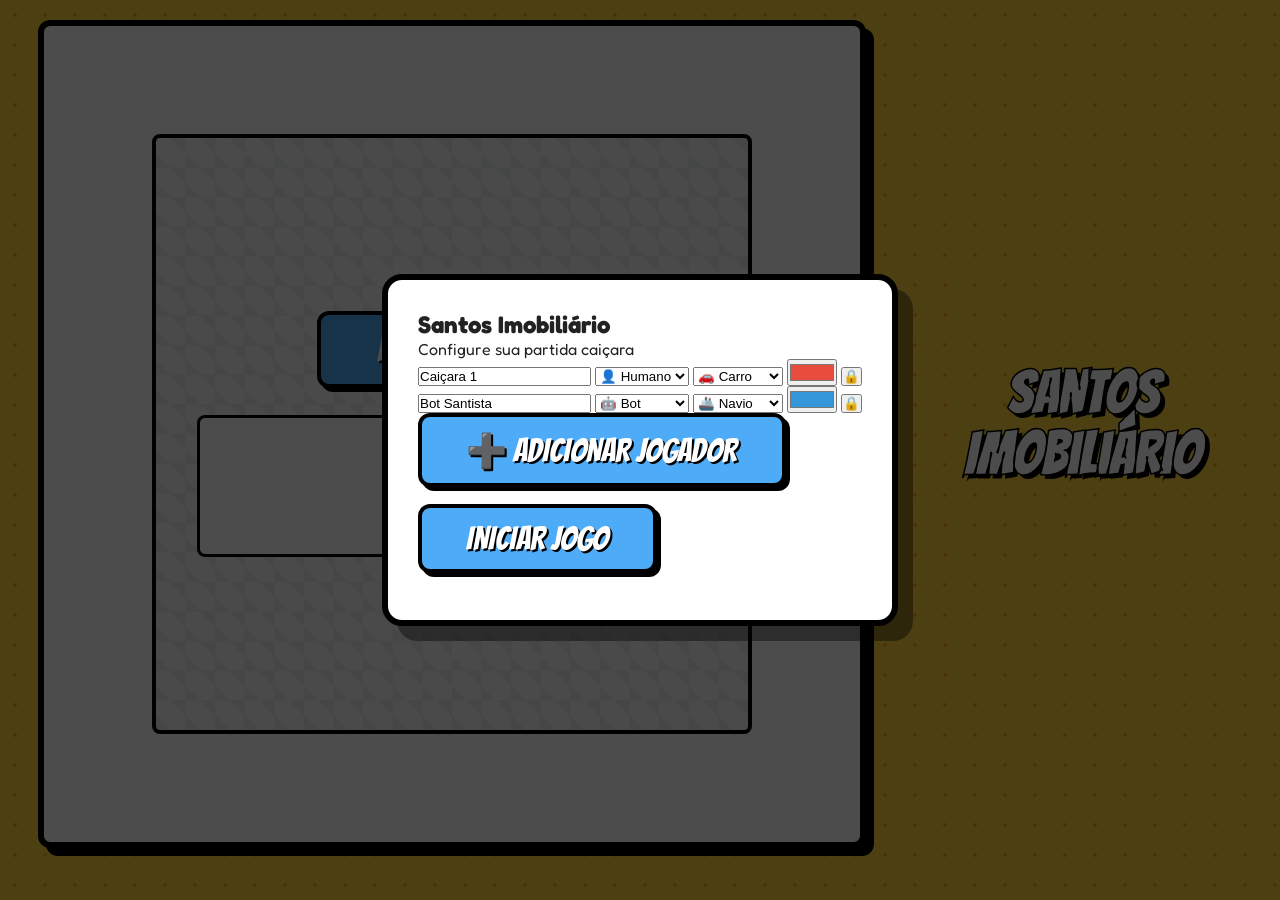
==== commit 0c721bfa: "Enhance game UI and functionality: add player inventory display, improve player panel interactions, " ====
--- a/index.html
+++ b/index.html
@@ -28,20 +28,22 @@
             </div>
         </div>
 
-        <main style="display: flex; gap: 40px; align-items: flex-start; justify-content: center;">
-            <div id="board" class="board">
-                <!-- O tabuleiro será renderizado dinamicamente via JS -->
-                <div class="board-center">
-                    <button id="roll-button" class="action-button">ROLAR DADOS</button>
-                    <div id="dice-area"></div>
-                    <div id="card-display"></div>
-                    <div id="game-log"></div>
+        <main id="main-layout">
+            <div id="board-scaler">
+                <div id="board" class="board">
+                    <!-- O tabuleiro será renderizado dinamicamente via JS -->
+                    <div class="board-center">
+                        <button id="roll-button" class="action-button">ROLAR DADOS</button>
+                        <div id="dice-area"></div>
+                        <div id="card-display"></div>
+                        <div id="game-log"></div>
+                    </div>
                 </div>
             </div>
 
-            <aside style="width: 320px; display: flex; flex-direction: column; gap: 20px;">
+            <aside id="sidebar">
                 <header>
-                    <h1 style="font-size: 2.8rem; line-height: 0.9; text-align: center; margin-bottom: 10px;">Santos Imobiliário</h1>
+                    <h1 id="game-title">Santos Imobiliário</h1>
                 </header>
                 <div id="player-panels">
                     <!-- Painéis dos jogadores preenchidos via JS -->
--- a/style.css
+++ b/style.css
@@ -1,15 +1,24 @@
 :root {
-    --bg-color: #ffd43b; /* Amarelo vibrante */
+    --bg-color: #ffd43b;
     --text-color: #222;
     --board-bg: #fff;
     --cell-border: #000;
-    --accent-color: #ff6b6b; /* Vermelho cartoon */
-    --primary-color: #4dabf7; /* Azul cartoon */
-    --secondary-color: #51cf66; /* Verde cartoon */
+    --accent-color: #ff6b6b;
+    --primary-color: #4dabf7;
+    --secondary-color: #51cf66;
     --shadow-solid: 4px 4px 0px #000;
     --shadow-solid-large: 8px 8px 0px #000;
     --font-main: 'Fredoka One', cursive;
     --font-heading: 'Bangers', cursive;
+    
+    /* Variáveis Elásticas */
+    --board-size: min(92vh, 68vw); /* Prioriza altura, limita por largura */
+}
+
+@media (max-width: 1100px) {
+    :root {
+        --board-size: 95vmin; /* Em telas menores, usa a menor dimensão disponível */
+    }
 }
 
 * {
@@ -26,36 +35,39 @@
     color: var(--text-color);
     display: flex;
     justify-content: center;
-    padding: 10px 20px; /* Reduzi bastante o padding do topo */
+    padding: 10px;
     min-height: 100vh;
-}
-
-h1 {
-    font-family: var(--font-heading);
-    font-size: 2.5rem; /* Ajuste leve para caber melhor na lateral */
-    color: #fff;
-    text-shadow: 4px 4px 0px #000;
-    letter-spacing: 2px;
-    margin-bottom: 5px;
-    -webkit-text-stroke: 1.5px #000;
+    overflow-x: hidden;
 }
 
 #game-container {
     display: flex;
     flex-direction: column;
     align-items: center;
-    justify-content: flex-start; /* Alinhado ao topo */
+    justify-content: flex-start;
     width: 100%;
-    margin-top: 0;
-}
-
-/* Tabuleiro Cartoon */
+}
+
+#main-layout {
+    display: flex;
+    gap: 3vw;
+    align-items: center;
+    justify-content: space-evenly; /* Distribui espaço nas laterais */
+    width: 100%;
+    max-width: 100vw;
+    padding: 10px;
+}
+
+/* Tabuleiro Elástico */
 .board {
     display: grid;
-    grid-template-columns: 90px repeat(9, 65px) 90px;
-    grid-template-rows: 90px repeat(9, 65px) 90px;
+    /* Cantos maiores (1.5fr) e casas normais (1fr) */
+    grid-template-columns: 1.5fr repeat(9, 1fr) 1.5fr;
+    grid-template-rows: 1.5fr repeat(9, 1fr) 1.5fr;
+    width: var(--board-size);
+    height: var(--board-size);
     background-color: var(--board-bg);
-    border: 6px solid #000;
+    border: calc(var(--board-size) * 0.008) solid #000;
     position: relative;
     box-shadow: var(--shadow-solid-large);
     border-radius: 12px;
@@ -68,31 +80,30 @@
     flex-direction: column;
     justify-content: center;
     align-items: center;
-    padding: 20px;
+    padding: 2%;
     background-color: #f8f9fa;
-    border: 4px solid #000;
-    margin: 10px;
+    border: calc(var(--board-size) * 0.005) solid #000;
+    margin: 1%;
     border-radius: 8px;
     background-image: linear-gradient(45deg, #e9ecef 25%, transparent 25%, transparent 75%, #e9ecef 75%, #e9ecef), 
                       linear-gradient(45deg, #e9ecef 25%, transparent 25%, transparent 75%, #e9ecef 75%, #e9ecef);
-    background-size: 40px 40px;
-    background-position: 0 0, 20px 20px;
-}
-
-/* Células Cartoon */
+    background-size: 5% 5%;
+}
+
+/* Células Proporcionais */
 .cell {
-    border: 2px solid #000;
+    border: calc(var(--board-size) * 0.003) solid #000;
     display: flex;
     flex-direction: column;
     align-items: center;
     justify-content: space-between;
-    padding: 6px 4px;
-    font-size: 11px;
+    padding: 4%;
     text-align: center;
     color: #000;
     position: relative;
     background: #fff;
     transition: transform 0.1s;
+    font-size: calc(var(--board-size) * 0.015);
 }
 
 .cell:hover {
@@ -101,45 +112,59 @@
     transform: scale(1.05);
 }
 
-.cell-property {
-    background-color: #fff;
-}
-
 .cell-color-bar {
     width: 100%;
-    height: 18px;
-    border-bottom: 3px solid #000;
+    height: 25%;
+    border-bottom: calc(var(--board-size) * 0.004) solid #000;
     position: absolute;
     top: 0;
 }
 
 .cell-name {
-    margin-top: 20px;
+    margin-top: 30%;
     font-weight: bold;
     text-transform: uppercase;
     line-height: 1;
-    font-size: 10px;
+    font-size: calc(var(--board-size) * 0.014);
     display: -webkit-box;
     -webkit-line-clamp: 2;
     -webkit-box-orient: vertical;
     overflow: hidden;
-    word-break: break-word;
 }
 
 .cell-price {
     font-weight: bold;
-    font-size: 11px;
+    font-size: calc(var(--board-size) * 0.016);
     background: #000;
     color: #fff;
-    padding: 1px 4px;
+    padding: 2% 6%;
     border-radius: 4px;
     margin-top: auto;
 }
 
-/* Casas e Hotéis com estilo 3D Cartoon */
+/* Peças e Construções Proporcionais */
+.pieces-container {
+    position: absolute;
+    bottom: 5px;
+    left: 0;
+    width: 100%;
+    display: flex;
+    justify-content: center;
+    flex-wrap: wrap;
+    gap: 2px;
+    pointer-events: none;
+    z-index: 10;
+}
+
+.player-piece {
+    width: calc(var(--board-size) * 0.045);
+    height: calc(var(--board-size) * 0.045);
+    filter: drop-shadow(calc(var(--board-size) * 0.005) calc(var(--board-size) * 0.005) 0px #000);
+}
+
 .houses-container {
     position: absolute;
-    top: 4px;
+    top: 28%;
     left: 0;
     width: 100%;
     display: flex;
@@ -149,128 +174,123 @@
 }
 
 .house {
-    width: 12px;
-    height: 12px;
-    background-color: #51cf66;
-    border: 2px solid #000;
-    border-radius: 3px;
-    box-shadow: 2px 2px 0px rgba(0,0,0,0.3);
+    width: calc(var(--board-size) * 0.018);
+    height: calc(var(--board-size) * 0.018);
+    background-color: var(--secondary-color);
+    border: calc(var(--board-size) * 0.003) solid #000;
+    border-radius: 2px;
 }
 
 .hotel {
-    width: 18px;
-    height: 18px;
-    background-color: #ff6b6b;
-    border: 2px solid #000;
-    border-radius: 3px;
-    box-shadow: 2px 2px 0px rgba(0,0,0,0.3);
-}
-
-/* Peças Cartoon */
-.player-piece {
-    width: 32px;
-    height: 32px;
-    filter: drop-shadow(3px 3px 0px #000);
-    transition: transform 0.4s cubic-bezier(0.175, 0.885, 0.32, 1.275);
-}
-
-/* Botão de Ação Estilo HQ */
-.action-button {
-    background-color: var(--primary-color);
-    color: white;
-    border: 4px solid #000;
-    padding: 15px 40px;
-    border-radius: 12px;
+    width: calc(var(--board-size) * 0.025);
+    height: calc(var(--board-size) * 0.025);
+    background-color: var(--accent-color);
+    border: calc(var(--board-size) * 0.003) solid #000;
+    border-radius: 2px;
+}
+
+/* Sidebar e Títulos */
+#sidebar {
+    width: 25vw;
+    max-width: 400px;
+    min-width: 280px;
+    display: flex;
+    flex-direction: column;
+    gap: 20px;
+}
+
+#game-title {
     font-family: var(--font-heading);
-    font-size: 2rem;
-    letter-spacing: 2px;
-    cursor: pointer;
-    box-shadow: var(--shadow-solid);
-    transition: transform 0.1s, box-shadow 0.1s;
-    margin-bottom: 20px;
-    text-shadow: 2px 2px 0px #000;
-}
-
-.action-button:hover {
-    transform: translate(-2px, -2px);
-    box-shadow: 6px 6px 0px #000;
-    background-color: #74c0fc;
-}
-
-.action-button:active {
-    transform: translate(2px, 2px);
-    box-shadow: 0px 0px 0px #000;
-}
-
-.action-button:disabled {
-    background-color: #adb5bd;
-    box-shadow: 2px 2px 0px #000;
-    transform: none;
-    cursor: not-allowed;
-    filter: grayscale(1);
-}
-
-/* Painéis de Jogadores */
+    font-size: calc(var(--board-size) * 0.07);
+    color: #fff;
+    text-shadow: 4px 4px 0px #000;
+    -webkit-text-stroke: 1.5px #000;
+    text-align: center;
+}
+
+#player-panels {
+    display: flex;
+    flex-direction: column;
+    gap: 20px; /* Aumentado de 15px (padrão implícito) para 20px */
+}
+
 .player-panel {
     background: #fff;
     padding: 15px;
     border: 4px solid #000;
     border-radius: 12px;
     box-shadow: var(--shadow-solid);
-    margin-bottom: 15px;
+    margin-bottom: 5px; /* Pequeno ajuste de margem */
+    cursor: pointer;
+    transition: transform 0.1s, background-color 0.1s;
+}
+
+.player-panel:hover:not(.bankrupt) {
+    background-color: #f1f2f6;
+    transform: translateY(-2px);
 }
 
 .player-panel.active {
     background-color: #fff9db;
-    transform: scale(1.05) rotate(-1deg);
+    transform: rotate(-1deg) scale(1.02);
     border-color: var(--accent-color);
 }
 
-.player-money {
-    color: #2b8a3e;
-    font-size: 1.5rem;
+/* Botões e Log */
+.action-button {
+    background-color: var(--primary-color);
+    color: white;
+    border: calc(var(--board-size) * 0.006) solid #000;
+    padding: 3% 10%;
+    border-radius: 12px;
     font-family: var(--font-heading);
-}
-
-/* Dados Cartoon */
+    font-size: calc(var(--board-size) * 0.04);
+    cursor: pointer;
+    box-shadow: var(--shadow-solid);
+    text-shadow: 2px 2px 0px #000;
+    margin-bottom: calc(var(--board-size) * 0.02); /* Espaço entre botão e dados */
+}
+
 .die {
-    width: 65px;
-    height: 65px;
-    background: white;
-    border-radius: 12px;
-    border: 4px solid #000;
-    box-shadow: 4px 4px 0px rgba(0,0,0,0.2);
+    width: calc(var(--board-size) * 0.09);
+    height: calc(var(--board-size) * 0.09);
+    border: calc(var(--board-size) * 0.006) solid #000;
     display: grid;
     grid-template-columns: repeat(3, 1fr);
     grid-template-rows: repeat(3, 1fr);
-    padding: 8px;
-    gap: 4px;
+    background: #fff;
+    padding: 10%;
+    border-radius: 12%;
 }
 
 .dot {
-    width: 12px;
-    height: 12px;
-    background: transparent;
+    width: 80%; height: 80%;
+    background: #000;
     border-radius: 50%;
     margin: auto;
-}
-
-.dot.visible {
-    background: #000;
-    box-shadow: 1px 1px 0px rgba(255,255,255,0.5);
-}
-
-/* Modais HQ */
+    visibility: hidden;
+}
+.dot.visible { visibility: visible; }
+
+#game-log {
+    background: #fff;
+    border: 3px solid #000;
+    border-radius: 8px;
+    padding: 10px;
+    font-size: calc(var(--board-size) * 0.018);
+    height: 25%;
+    width: 90%;
+    overflow-y: auto;
+    margin-top: 10px;
+}
+
+/* Modais e Notificações */
 .modal-overlay {
     position: fixed;
-    top: 0;
-    left: 0;
-    width: 100%;
-    height: 100%;
+    top: 0; left: 0;
+    width: 100%; height: 100%;
     background: rgba(0,0,0,0.7);
-    display: flex;
-    justify-content: center;
-    align-items: center;
+    display: flex; justify-content: center; align-items: center;
     z-index: 10000;
 }
 
@@ -278,114 +298,180 @@
     background: #fff;
     border: 6px solid #000;
     border-radius: 20px;
+    padding: 30px;
+    max-width: 90vw;
     box-shadow: 15px 15px 0px rgba(0,0,0,0.4);
-    max-width: 90vw;
-    max-height: 90vh;
+}
+
+/* Responsividade Mobile - Empilhamento */
+@media (max-width: 1100px) {
+    #main-layout {
+        flex-direction: column;
+        justify-content: flex-start;
+    }
+
+    #sidebar {
+        width: 95vw;
+        max-width: var(--board-size);
+    }
+
+    #player-panels {
+        display: grid;
+        grid-template-columns: repeat(auto-fit, minmax(250px, 1fr));
+        gap: 15px;
+    }
+}
+
+/* Cartas de Sorte / Revés */
+.card-modal .modal-content {
+    background: transparent;
+    border: none;
+    box-shadow: none;
+}
+
+.luck-card {
+    height: calc(var(--board-size) * 0.35);
+    width: calc(var(--board-size) * 0.5);
+    border-radius: 20px;
+    padding: 25px;
+    display: flex;
+    flex-direction: column;
+    justify-content: space-between;
+    text-align: center;
+    box-shadow: 10px 10px 0px #000;
+    border: 6px solid #000;
+    position: relative;
+    overflow: hidden;
+    animation: card-entrance 0.6s cubic-bezier(0.23, 1, 0.32, 1);
+}
+
+@keyframes card-entrance {
+    from { transform: scale(0) rotateY(180deg); opacity: 0; }
+    to { transform: scale(1) rotateY(0deg); opacity: 1; }
+}
+
+.luck-card.luck {
+    background: linear-gradient(135deg, #ffd43b, #fab005);
+    color: #000;
+}
+
+.luck-card.bad-luck {
+    background: linear-gradient(135deg, #4dabf7, #34495e);
+    color: #fff;
+    border-color: #000;
+}
+
+.card-title {
+    font-family: var(--font-heading);
+    font-size: calc(var(--board-size) * 0.05);
+    text-transform: uppercase;
+    -webkit-text-stroke: 1px #000;
+}
+
+.card-body p {
+    font-size: calc(var(--board-size) * 0.025);
+    line-height: 1.4;
+    margin: 10px 0;
+}
+
+.card-value {
+    font-family: var(--font-heading);
+    font-size: calc(var(--board-size) * 0.04);
+    background: rgba(0,0,0,0.2);
+    padding: 5px 15px;
+    border-radius: 10px;
+    display: inline-block;
+}
+
+/* Partículas para Cartas */
+.particle {
+    position: absolute;
+    pointer-events: none;
+    z-index: 1;
+}
+
+.sparkle {
+    width: 15px; height: 15px;
+    background: #fff;
+    border: 2px solid #000;
+    border-radius: 50%;
+    animation: sparkle-anim 1s infinite linear;
+}
+
+@keyframes sparkle-anim {
+    0% { transform: scale(0); opacity: 1; }
+    100% { transform: scale(2); opacity: 0; }
+}
+
+.rain-drop {
+    width: 4px; height: 20px;
+    background: #fff;
+    border: 1px solid #000;
+    animation: rain-anim 0.5s infinite linear;
+}
+
+@keyframes rain-anim {
+    0% { transform: translateY(-20px); }
+    100% { transform: translateY(300px); }
+}
+
+/* Inventário de Jogador */
+.inventory-modal {
+    max-width: 450px;
+    width: 95%;
+}
+
+.inventory-list {
+    display: flex;
+    flex-direction: column;
+    gap: 10px;
+    margin-top: 15px;
+    max-height: 60vh;
     overflow-y: auto;
-    padding: 30px;
-}
-
-/* Setup Modal */
-.setup-modal {
-    max-width: 550px;
-    width: 95%;
-}
-
-.player-setup-item {
-    display: flex;
-    flex-wrap: wrap;
-    gap: 10px;
-    background: #f1f2f6;
-    padding: 10px;
-    border-radius: 12px;
+    padding-right: 5px;
+}
+
+.inventory-item {
+    background: #f8f9fa;
     border: 3px solid #000;
-    margin-bottom: 10px;
+    border-radius: 10px;
+    padding: 10px 15px;
+    display: flex;
+    justify-content: space-between;
     align-items: center;
-}
-
-.player-setup-item input[type="text"] {
-    flex: 1;
-    min-width: 150px;
-    font-family: var(--font-main);
-    padding: 8px;
-    border: 2px solid #000;
-    border-radius: 8px;
-}
-
-.player-setup-item select, 
-.player-setup-item input[type="color"] {
-    padding: 6px;
-    border: 2px solid #000;
-    border-radius: 8px;
-    font-family: var(--font-main);
-}
-
-.modal-content h2, .modal-content h3 {
-    font-family: var(--font-heading);
-    font-size: 2.5rem;
-    color: var(--accent-color);
-    text-shadow: 2px 2px 0px #000;
-    -webkit-text-stroke: 1px #000;
-}
-
-/* Log de Jogo */
-#game-log {
-    background: #fff;
-    border: 3px solid #000;
-    border-radius: 8px;
-    padding: 15px;
-    box-shadow: inset 3px 3px 0px rgba(0,0,0,0.1);
-    font-family: 'Fredoka One', cursive;
-    height: 150px; /* Altura fixa para evitar pulos no layout */
-    width: 100%;
-    overflow-y: auto;
-    margin-top: 5px; /* Espaço entre os dados e o log */
-}
-
-/* Animações */
-@keyframes shake {
-    0%, 100% { transform: rotate(0deg); }
-    25% { transform: rotate(5deg) scale(1.1); }
-    75% { transform: rotate(-5deg) scale(1.1); }
-}
-
-.dice-wrapper.rolling .die {
-    animation: shake 0.15s infinite;
-}
-
-/* Título de Posse HQ */
-.deed-card {
-    border: 4px solid #000;
-    border-radius: 8px;
-    box-shadow: 6px 6px 0px #000;
-    overflow: hidden;
-}
-
-.deed-header {
-    border-bottom: 4px solid #000;
-    padding: 15px;
-    font-family: var(--font-heading);
-    font-size: 1.2rem;
-}
-
-.deed-name {
-    border: 3px solid #000;
-    border-radius: 4px;
-    box-shadow: 2px 2px 0px #000;
-    margin: 10px;
-    padding: 8px;
+    transition: background-color 0.1s;
+}
+
+.inventory-item:hover {
+    background-color: #fff;
+}
+
+.prop-name {
+    font-weight: bold;
+    font-size: 1.1rem;
+    color: #000;
+}
+
+.prop-details {
+    font-size: 0.9rem;
+    color: #666;
+}
+
+.mini-btn {
+    padding: 5px 15px !important;
+    font-size: 1rem !important;
 }
 
 /* Animação de Dinheiro HQ */
 .money-float {
     position: fixed;
     font-family: var(--font-heading);
-    font-size: 48px;
+    font-size: calc(var(--board-size) * 0.06);
     pointer-events: none;
     z-index: 20000;
     -webkit-text-stroke: 2px #000;
     filter: drop-shadow(4px 4px 0px #000);
-    animation: money-float-up 1.5s cubic-bezier(0.18, 0.89, 0.32, 1.275) forwards;
+    animation: money-float-up 1.5s forwards;
 }
 
 .money-float.gain { color: #51cf66; }
@@ -396,48 +482,3 @@
     20% { opacity: 1; transform: translateY(-20px) scale(1.2); }
     100% { transform: translateY(-150px) scale(1); opacity: 0; }
 }
-
-/* Partículas para Cartas de Sorte */
-.particle {
-    position: absolute;
-    pointer-events: none;
-    z-index: 5;
-}
-
-.sparkle {
-    width: 12px; height: 12px;
-    background: #ffd43b;
-    border: 2px solid #000;
-    border-radius: 50%;
-    animation: sparkle-anim 1s infinite linear;
-}
-
-@keyframes sparkle-anim {
-    0% { transform: scale(0); opacity: 1; }
-    100% { transform: scale(2); opacity: 0; }
-}
-
-.rain-drop {
-    width: 4px; height: 20px;
-    background: #4dabf7;
-    border: 1px solid #000;
-    animation: rain-anim 0.5s infinite linear;
-}
-
-@keyframes rain-anim {
-    0% { transform: translateY(-20px); }
-    100% { transform: translateY(220px); }
-}
-
-/* Responsividade Mobile */
-@media (max-width: 1000px) {
-    main {
-        flex-direction: column;
-        align-items: center;
-    }
-    
-    .board {
-        transform: scale(0.8);
-        margin: -50px 0;
-    }
-}
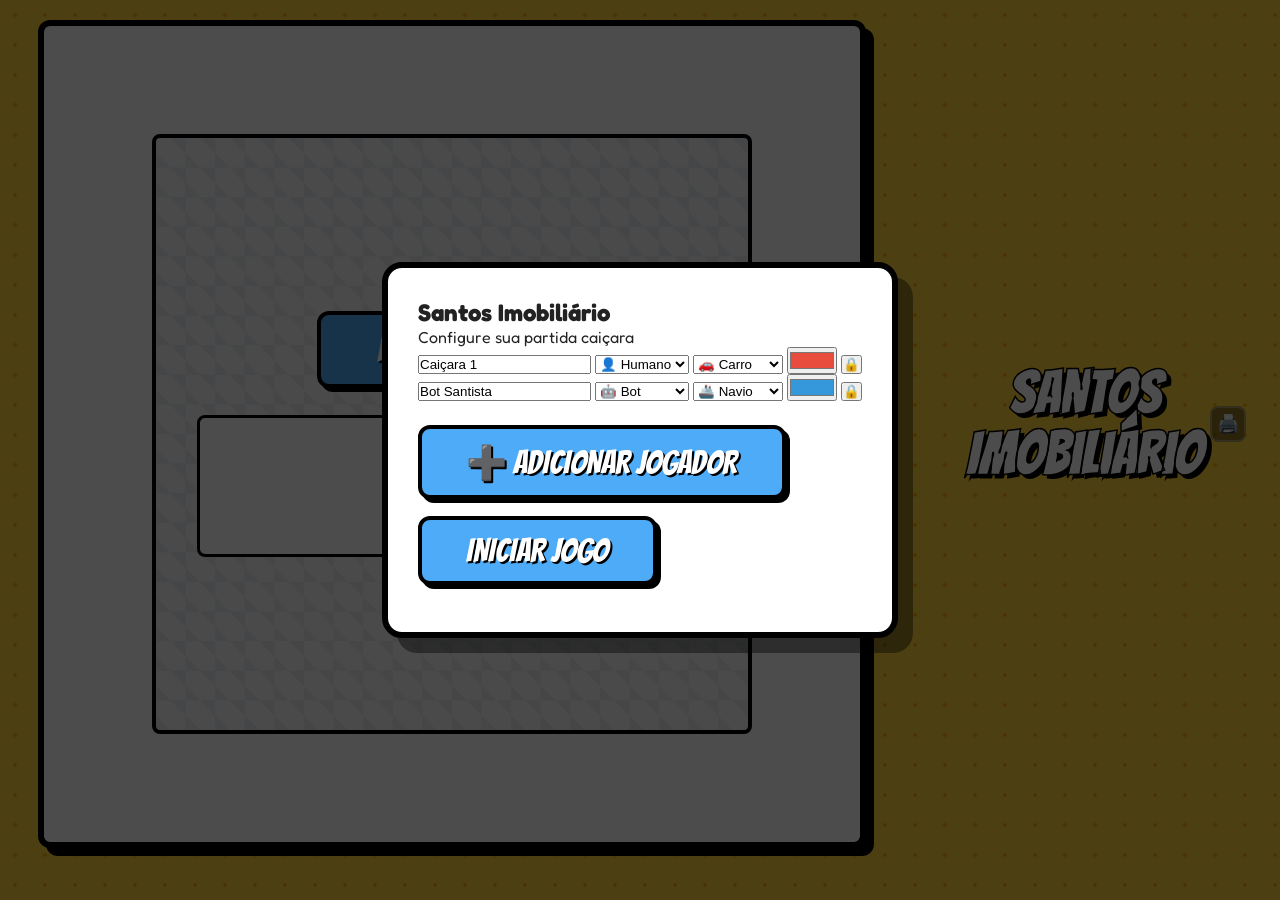
==== commit d108c207: "pre publicacao" ====
--- a/index.html
+++ b/index.html
@@ -44,6 +44,16 @@
             <aside id="sidebar">
                 <header>
                     <h1 id="game-title">Santos Imobiliário</h1>
+                    <div class="print-menu">
+                        <button class="print-menu-btn" id="print-menu-btn" title="Versões para impressão">🖨️</button>
+                        <div class="print-menu-dropdown" id="print-menu-dropdown">
+                            <a href="print.html" target="_blank">🗺️ Tabuleiro (A2)</a>
+                            <a href="print-cards.html" target="_blank">🃏 Cartas Sorte / Revés</a>
+                            <a href="print-deeds.html" target="_blank">📄 Títulos de Posse</a>
+                            <a href="print-money.html" target="_blank">💵 Notas de Dinheiro</a>
+                            <a href="print-rules.html" target="_blank">📋 Regras do Jogo</a>
+                        </div>
+                    </div>
                 </header>
                 <div id="player-panels">
                     <!-- Painéis dos jogadores preenchidos via JS -->
--- a/style.css
+++ b/style.css
@@ -112,6 +112,31 @@
     transform: scale(1.05);
 }
 
+.cell.has-players {
+    --push-x: 0%;
+    --push-y: 0%;
+    z-index: 20;
+    background-color: #fffbe6;
+    transform: scale(1.32) translate(var(--push-x), var(--push-y));
+    box-shadow: 0 0 0 3px #f1c40f, 0 6px 20px rgba(0,0,0,0.4);
+    border-color: #f1c40f;
+    transition: transform 0.3s ease, box-shadow 0.3s ease, background-color 0.3s ease;
+}
+
+.cell.has-players:hover {
+    z-index: 50;
+    transform: scale(1.38) translate(var(--push-x), var(--push-y));
+}
+
+
+@media (prefers-reduced-motion: reduce) {
+    .cell.has-players {
+        transform: none;
+        box-shadow: 0 0 0 3px #f1c40f;
+    }
+    .cell.has-players:hover { transform: none; }
+}
+
 .cell-color-bar {
     width: 100%;
     height: 25%;
@@ -206,6 +231,87 @@
     text-shadow: 4px 4px 0px #000;
     -webkit-text-stroke: 1.5px #000;
     text-align: center;
+}
+
+/* Menu de impressão */
+#sidebar header {
+    display: flex;
+    flex-direction: row;
+    align-items: center;
+    gap: 8px;
+}
+
+/* Espaçador invisível na esquerda — mesma largura do botão — mantém o título centralizado */
+#sidebar header::before {
+    content: '';
+    width: 36px;
+    flex-shrink: 0;
+}
+
+#game-title {
+    flex: 1;
+}
+
+.print-menu {
+    position: relative;
+    flex-shrink: 0;
+}
+
+.print-menu-btn {
+    background: rgba(0,0,0,0.45);
+    border: 2px solid rgba(255,255,255,0.3);
+    border-radius: 8px;
+    color: #fff;
+    font-size: 18px;
+    width: 36px;
+    height: 36px;
+    cursor: pointer;
+    display: flex;
+    align-items: center;
+    justify-content: center;
+    transition: background 0.15s;
+}
+
+.print-menu-btn:hover {
+    background: rgba(0,0,0,0.7);
+}
+
+.print-menu-dropdown {
+    display: none;
+    position: absolute;
+    top: calc(100% + 6px);
+    right: 0;
+    background: #fff;
+    border: 3px solid #000;
+    border-radius: 10px;
+    box-shadow: 5px 5px 0px #000;
+    overflow: hidden;
+    white-space: nowrap;
+    z-index: 500;
+    min-width: 210px;
+}
+
+.print-menu-dropdown.open {
+    display: flex;
+    flex-direction: column;
+}
+
+.print-menu-dropdown a {
+    padding: 10px 16px;
+    color: #000;
+    text-decoration: none;
+    font-size: 14px;
+    font-weight: bold;
+    border-bottom: 2px solid #eee;
+    transition: background 0.1s;
+}
+
+.print-menu-dropdown a:last-child {
+    border-bottom: none;
+}
+
+.print-menu-dropdown a:hover {
+    background: #fff9db;
 }
 
 #player-panels {
@@ -303,6 +409,11 @@
     box-shadow: 15px 15px 0px rgba(0,0,0,0.4);
 }
 
+/* Setup de partida */
+.setup-actions {
+    margin-top: 24px;
+}
+
 /* Responsividade Mobile - Empilhamento */
 @media (max-width: 1100px) {
     #main-layout {
@@ -330,18 +441,20 @@
 }
 
 .luck-card {
-    height: calc(var(--board-size) * 0.35);
-    width: calc(var(--board-size) * 0.5);
+    min-height: calc(var(--board-size) * 0.38);
+    width: calc(var(--board-size) * 0.52);
+    max-width: 90vw;
     border-radius: 20px;
-    padding: 25px;
+    padding: 30px 28px;
     display: flex;
     flex-direction: column;
     justify-content: space-between;
+    gap: 16px;
     text-align: center;
     box-shadow: 10px 10px 0px #000;
     border: 6px solid #000;
     position: relative;
-    overflow: hidden;
+    overflow: visible;
     animation: card-entrance 0.6s cubic-bezier(0.23, 1, 0.32, 1);
 }
 
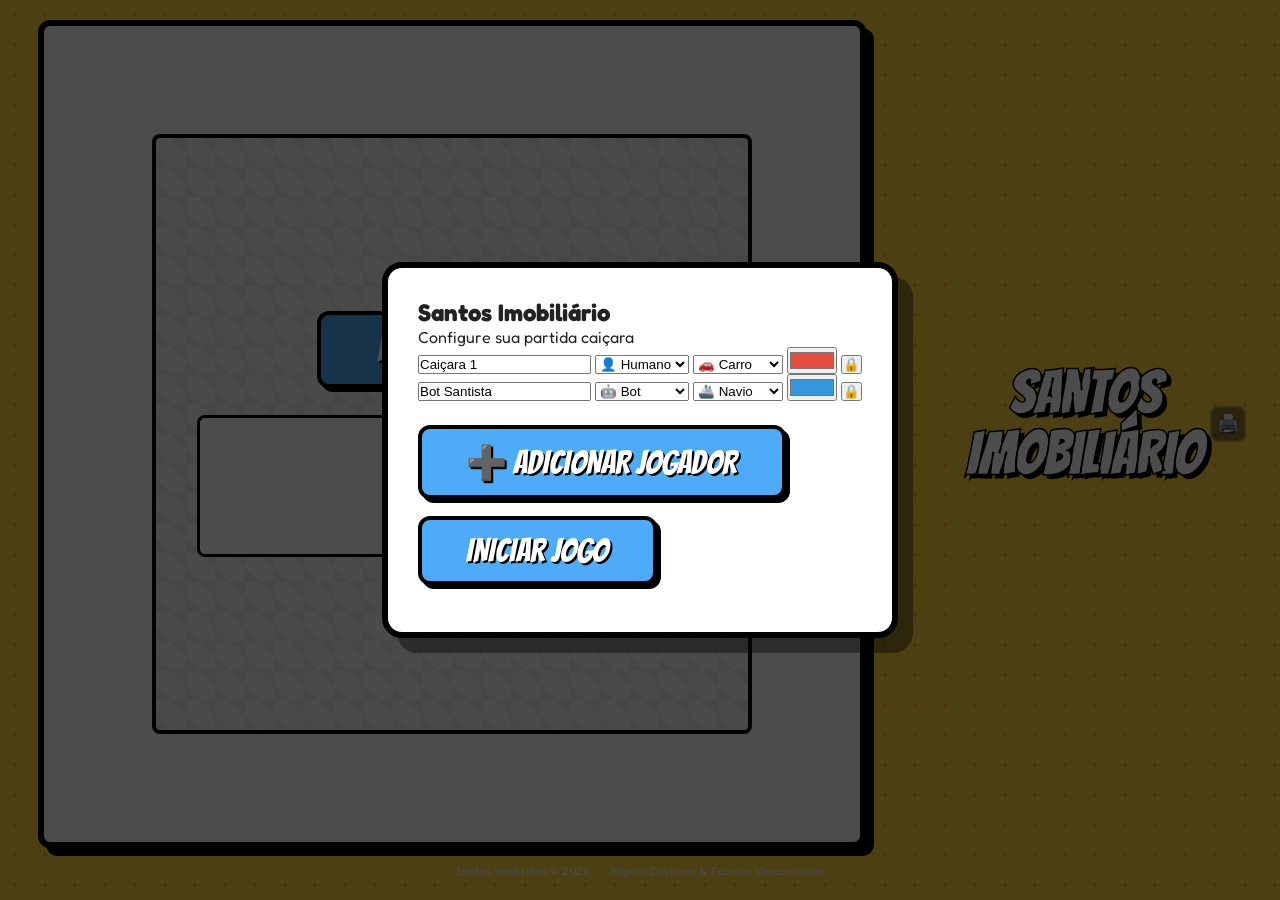
==== commit 7f048594: "firebase + footer + url na impressao do tabuleiro;" ====
--- a/index.html
+++ b/index.html
@@ -3,7 +3,20 @@
 <head>
     <meta charset="UTF-8">
     <meta name="viewport" content="width=device-width, initial-scale=1.0">
-    <title>Santos Imobiliário</title>
+    <title>Santos Imobiliário — Jogo de Tabuleiro Online</title>
+
+    <!-- SEO -->
+    <meta name="description" content="Santos Imobiliário: o clássico jogo de compra e venda de imóveis ambientado na cidade de Santos. Jogue no navegador contra amigos ou bots.">
+    <meta name="keywords" content="Santos Imobiliário, jogo de tabuleiro, monopoly, Santos, jogo online, imóveis, caiçara">
+    <meta name="author" content="Miguel Cristiano, Fabricio Vasconcellos">
+    <meta name="robots" content="index, follow">
+
+    <!-- Open Graph (compartilhamento em redes sociais) -->
+    <meta property="og:type" content="website">
+    <meta property="og:title" content="Santos Imobiliário — Jogo de Tabuleiro Online">
+    <meta property="og:description" content="O clássico jogo de compra e venda de imóveis ambientado na cidade de Santos. Jogue no navegador contra amigos ou bots.">
+    <meta property="og:locale" content="pt_BR">
+
     <link rel="preconnect" href="https://fonts.googleapis.com">
     <link rel="preconnect" href="https://fonts.gstatic.com" crossorigin>
     <link href="https://fonts.googleapis.com/css2?family=Fredoka+One&family=Bangers&display=swap" rel="stylesheet">
@@ -64,6 +77,12 @@
         <section id="ui-layer">
             <!-- Modais e notificações -->
         </section>
+
+        <footer id="game-footer">
+            <span>Santos Imobiliário &copy; <span id="footer-year"></span></span>
+            <span class="footer-sep">·</span>
+            <span>Miguel Cristiano &amp; Fabricio Vasconcellos</span>
+        </footer>
     </div>
 
     <script type="module" src="app.js"></script>
--- a/style.css
+++ b/style.css
@@ -390,6 +390,20 @@
     margin-top: 10px;
 }
 
+/* Rodapé */
+#game-footer {
+    text-align: center;
+    padding: 6px 0 10px;
+    font-size: 11px;
+    color: rgba(255,255,255);
+    letter-spacing: 0.04em;
+}
+
+.footer-sep {
+    margin: 0 6px;
+    opacity: 0.5;
+}
+
 /* Modais e Notificações */
 .modal-overlay {
     position: fixed;
